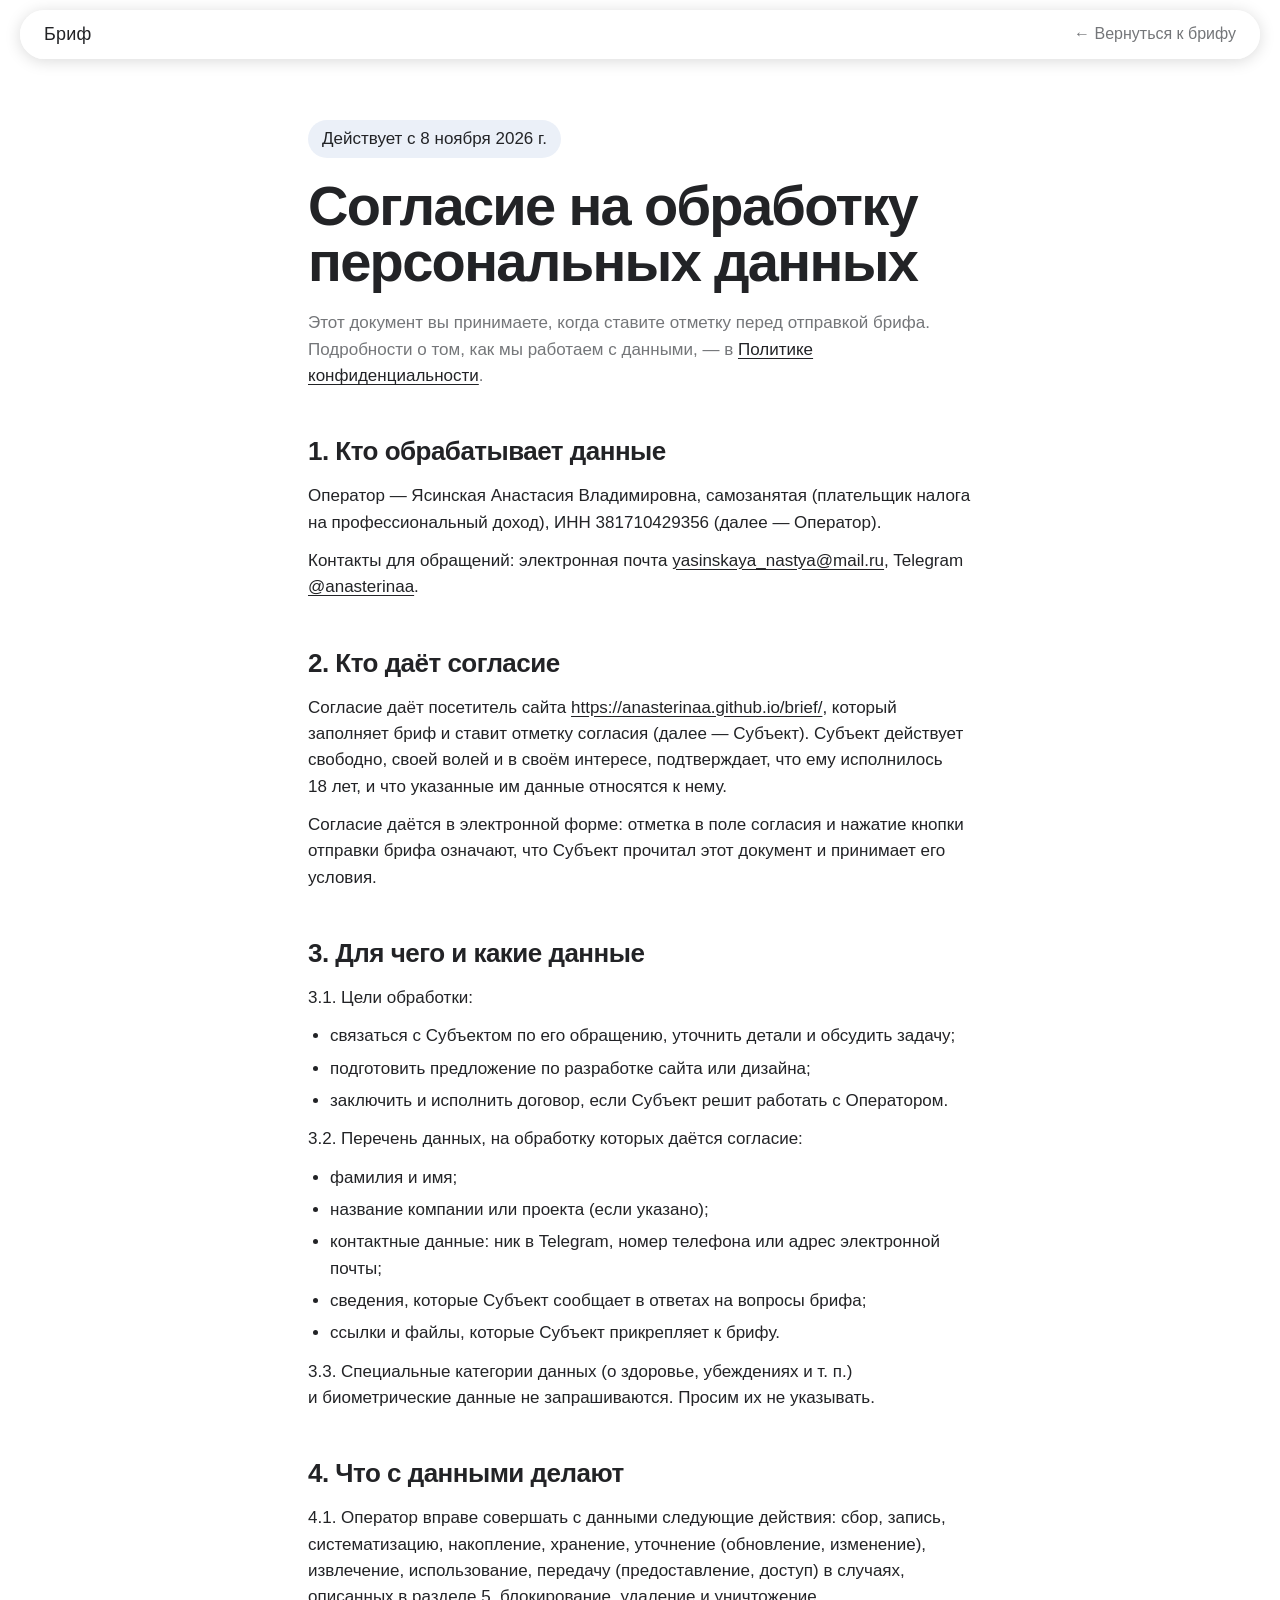
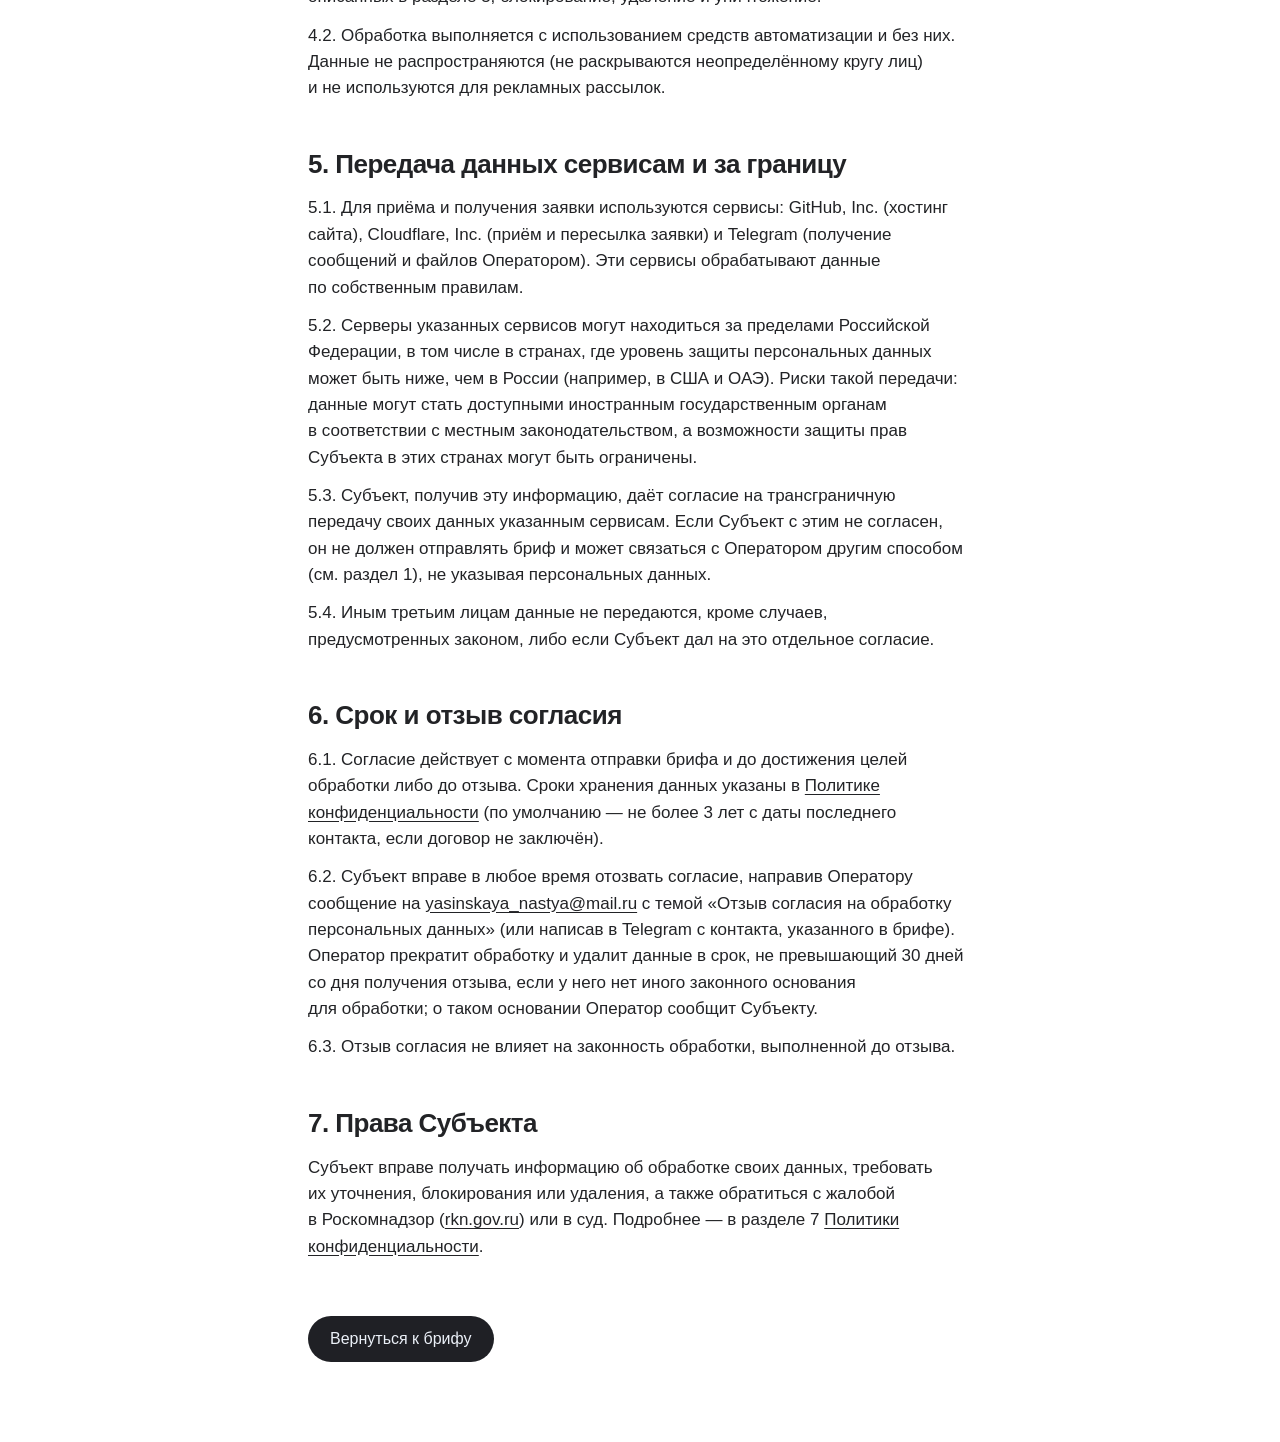
==== consent.html @ a9119d69 "Согласие на обработку персональных данных" ====
<!doctype html>
<html lang="ru">
<head>
  <meta charset="utf-8">
  <meta name="viewport" content="width=device-width, initial-scale=1, viewport-fit=cover">
  <title>Согласие на обработку персональных данных</title>
  <meta name="description" content="Согласие на обработку персональных данных при заполнении брифа.">
  <meta name="theme-color" content="#ffffff">
  <link rel="stylesheet" href="styles.css">
</head>
<body class="doc-page">

  <header class="topbar">
    <div class="topbar-inner">
      <a class="brand" href="./">Бриф</a>
      <a class="counter" href="./">← Вернуться к брифу</a>
    </div>
  </header>

  <main class="doc">
    <p class="pill">Действует с 8 ноября 2026 г.</p>
    <h1 class="display">Согласие на&nbsp;обработку персональных данных</h1>
    <p class="lead">Этот документ вы&nbsp;принимаете, когда ставите отметку перед отправкой брифа. Подробности о&nbsp;том, как мы&nbsp;работаем с&nbsp;данными, — в&nbsp;<a href="privacy.html">Политике конфиденциальности</a>.</p>

    <section>
      <h2>1. Кто обрабатывает данные</h2>
      <p>Оператор — Ясинская Анастасия Владимировна, самозанятая (плательщик налога на&nbsp;профессиональный доход), ИНН 381710429356 (далее — Оператор).</p>
      <p>Контакты для обращений: электронная почта <a href="mailto:yasinskaya_nastya@mail.ru">yasinskaya_nastya@mail.ru</a>, Telegram <a href="https://t.me/anasterinaa" target="_blank" rel="noopener">@anasterinaa</a>.</p>
    </section>

    <section>
      <h2>2. Кто даёт согласие</h2>
      <p>Согласие даёт посетитель сайта <a href="https://anasterinaa.github.io/brief/">https://anasterinaa.github.io/brief/</a>, который заполняет бриф и&nbsp;ставит отметку согласия (далее — Субъект). Субъект действует свободно, своей волей и&nbsp;в&nbsp;своём интересе, подтверждает, что ему исполнилось 18&nbsp;лет, и&nbsp;что указанные им данные относятся к&nbsp;нему.</p>
      <p>Согласие даётся в&nbsp;электронной форме: отметка в&nbsp;поле согласия и&nbsp;нажатие кнопки отправки брифа означают, что Субъект прочитал этот документ и&nbsp;принимает его условия.</p>
    </section>

    <section>
      <h2>3. Для чего и&nbsp;какие данные</h2>
      <p>3.1. Цели обработки:</p>
      <ul>
        <li>связаться с&nbsp;Субъектом по&nbsp;его обращению, уточнить детали и&nbsp;обсудить задачу;</li>
        <li>подготовить предложение по&nbsp;разработке сайта или дизайна;</li>
        <li>заключить и&nbsp;исполнить договор, если Субъект решит работать с&nbsp;Оператором.</li>
      </ul>
      <p>3.2. Перечень данных, на&nbsp;обработку которых даётся согласие:</p>
      <ul>
        <li>фамилия и&nbsp;имя;</li>
        <li>название компании или проекта (если указано);</li>
        <li>контактные данные: ник в&nbsp;Telegram, номер телефона или адрес электронной почты;</li>
        <li>сведения, которые Субъект сообщает в&nbsp;ответах на&nbsp;вопросы брифа;</li>
        <li>ссылки и&nbsp;файлы, которые Субъект прикрепляет к&nbsp;брифу.</li>
      </ul>
      <p>3.3. Специальные категории данных (о&nbsp;здоровье, убеждениях и&nbsp;т.&nbsp;п.) и&nbsp;биометрические данные не&nbsp;запрашиваются. Просим их не&nbsp;указывать.</p>
    </section>

    <section>
      <h2>4. Что с&nbsp;данными делают</h2>
      <p>4.1. Оператор вправе совершать с&nbsp;данными следующие действия: сбор, запись, систематизацию, накопление, хранение, уточнение (обновление, изменение), извлечение, использование, передачу (предоставление, доступ) в&nbsp;случаях, описанных в&nbsp;разделе&nbsp;5, блокирование, удаление и&nbsp;уничтожение.</p>
      <p>4.2. Обработка выполняется с&nbsp;использованием средств автоматизации и&nbsp;без них. Данные не&nbsp;распространяются (не&nbsp;раскрываются неопределённому кругу лиц) и&nbsp;не&nbsp;используются для рекламных рассылок.</p>
    </section>

    <section>
      <h2>5. Передача данных сервисам и&nbsp;за&nbsp;границу</h2>
      <p>5.1. Для приёма и&nbsp;получения заявки используются сервисы: GitHub, Inc. (хостинг сайта), Cloudflare, Inc. (приём и&nbsp;пересылка заявки) и&nbsp;Telegram (получение сообщений и&nbsp;файлов Оператором). Эти сервисы обрабатывают данные по&nbsp;собственным правилам.</p>
      <p>5.2. Серверы указанных сервисов могут находиться за&nbsp;пределами Российской Федерации, в&nbsp;том числе в&nbsp;странах, где уровень защиты персональных данных может быть ниже, чем в&nbsp;России (например, в&nbsp;США и&nbsp;ОАЭ). Риски такой передачи: данные могут стать доступными иностранным государственным органам в&nbsp;соответствии с&nbsp;местным законодательством, а&nbsp;возможности защиты прав Субъекта в&nbsp;этих странах могут быть ограничены.</p>
      <p>5.3. Субъект, получив эту информацию, даёт согласие на&nbsp;трансграничную передачу своих данных указанным сервисам. Если Субъект с&nbsp;этим не&nbsp;согласен, он&nbsp;не&nbsp;должен отправлять бриф и&nbsp;может связаться с&nbsp;Оператором другим способом (см.&nbsp;раздел&nbsp;1), не&nbsp;указывая персональных данных.</p>
      <p>5.4. Иным третьим лицам данные не&nbsp;передаются, кроме случаев, предусмотренных законом, либо если Субъект дал на&nbsp;это отдельное согласие.</p>
    </section>

    <section>
      <h2>6. Срок и&nbsp;отзыв согласия</h2>
      <p>6.1. Согласие действует с&nbsp;момента отправки брифа и&nbsp;до&nbsp;достижения целей обработки либо до&nbsp;отзыва. Сроки хранения данных указаны в&nbsp;<a href="privacy.html">Политике конфиденциальности</a> (по&nbsp;умолчанию — не&nbsp;более 3&nbsp;лет с&nbsp;даты последнего контакта, если договор не&nbsp;заключён).</p>
      <p>6.2. Субъект вправе в&nbsp;любое время отозвать согласие, направив Оператору сообщение на&nbsp;<a href="mailto:yasinskaya_nastya@mail.ru">yasinskaya_nastya@mail.ru</a> с&nbsp;темой «Отзыв согласия на&nbsp;обработку персональных данных» (или написав в&nbsp;Telegram с&nbsp;контакта, указанного в&nbsp;брифе). Оператор прекратит обработку и&nbsp;удалит данные в&nbsp;срок, не&nbsp;превышающий 30&nbsp;дней со&nbsp;дня получения отзыва, если у&nbsp;него нет иного законного основания для обработки; о&nbsp;таком основании Оператор сообщит Субъекту.</p>
      <p>6.3. Отзыв согласия не&nbsp;влияет на&nbsp;законность обработки, выполненной до&nbsp;отзыва.</p>
    </section>

    <section>
      <h2>7. Права Субъекта</h2>
      <p>Субъект вправе получать информацию об&nbsp;обработке своих данных, требовать их уточнения, блокирования или удаления, а&nbsp;также обратиться с&nbsp;жалобой в&nbsp;Роскомнадзор (<a href="https://rkn.gov.ru" target="_blank" rel="noopener">rkn.gov.ru</a>) или в&nbsp;суд. Подробнее — в&nbsp;разделе&nbsp;7 <a href="privacy.html">Политики конфиденциальности</a>.</p>
    </section>

    <p class="doc-back"><a class="btn btn-dark" href="./">Вернуться к брифу</a></p>
  </main>

  <script>
    /* Неразрывные пробелы после коротких слов — без висячих предлогов */
    (function () {
      var re = new RegExp("(^|[\\s«(„\"])(в|к|с|о|у|и|а|но|на|по|за|до|из|от|для|при|не|ни|что|как|без|над|под|про|или|же|ли|бы|во|ко|со|об|то|мы|вы|он|её|их|это|я)[ \\t]+", "gi");
      function nb(s) { return s.replace(re, "$1$2 ").replace(re, "$1$2 ").replace(/[ \t]+([—–])/g, " $1"); }
      var w = document.createTreeWalker(document.body, NodeFilter.SHOW_TEXT, null), list = [];
      while (w.nextNode()) { if (!/^(SCRIPT|STYLE)$/.test(w.currentNode.parentNode.nodeName)) list.push(w.currentNode); }
      list.forEach(function (n) { n.nodeValue = nb(n.nodeValue); });
    })();
  </script>
</body>
</html>
---- styles.css ----
/* ============================================================
   Бриф — стили. Основа: токены в духе Bevel
   (белый холст, чёрные пилюли, мягкие голубые поверхности).
   ============================================================ */

:root {
  /* Цвета */
  --paper: #ffffff;
  --charcoal: #1f2025;
  --ink: #222326;
  --cloud: #ebf0f8;
  --cloud-deep: #d9e1ee;
  --gray: #747679;
  --gold: #ffca00;
  --coral: #ffab94;
  --coral-soft: #fff0ec;
  --green: #31ce01;
  --sky: linear-gradient(#d2e5ff, #fff9ee);

  /* Типографика */
  --font: -apple-system, BlinkMacSystemFont, Inter, "Segoe UI", Roboto, sans-serif;

  /* Форма */
  --r-card: 28px;
  --r-field: 24px;
  --r-pill: 128px;
  --shadow-float: rgba(0, 0, 0, 0.15) 0 2px 16px 0;
  --shadow-soft: rgba(0, 0, 0, 0.25) 0 0 16px -8px;

  /* Отступы страницы (растут с шириной) */
  --gutter: 20px;
  --top-offset: 96px;
  --ease: cubic-bezier(.22, .8, .26, 1);
}

*, *::before, *::after { box-sizing: border-box; }
html { -webkit-text-size-adjust: 100%; scroll-behavior: smooth; }
body {
  margin: 0;
  font-family: var(--font);
  font-size: 18px;
  line-height: 1.4;
  color: var(--ink);
  background: var(--paper);
  -webkit-font-smoothing: antialiased;
}
h1, h2, h3, p, ul, ol, figure { margin: 0; padding: 0; }
ul, ol { list-style: none; }
button, input, textarea { font: inherit; color: inherit; }
img { display: block; max-width: 100%; }
[hidden] { display: none !important; }

:focus-visible { outline: 2px solid var(--ink); outline-offset: 3px; }

/* ---------- Типографика ---------- */
.display {
  font-weight: 600;
  font-size: clamp(44px, 11vw, 80px);
  line-height: 1;
  letter-spacing: -0.03em;
}
.lead {
  font-size: clamp(18px, 2vw, 24px);
  line-height: 1.3;
  color: var(--gray);
}
.pill {
  display: inline-block;
  padding: 6px 14px;
  border-radius: var(--r-pill);
  background: rgba(255, 255, 255, .75);
  font-size: 14px;
  font-weight: 500;
  color: var(--ink);
}

/* ---------- Кнопки-пилюли ---------- */
.btn {
  display: inline-flex;
  align-items: center;
  justify-content: center;
  gap: 8px;
  padding: 12px 22px;
  border: 0;
  border-radius: var(--r-pill);
  font-size: 16px;
  font-weight: 500;
  line-height: 1.4;
  text-decoration: none;
  cursor: pointer;
  white-space: nowrap;
  transition: transform .25s var(--ease), background-color .25s var(--ease), opacity .25s var(--ease);
}
.btn:active { transform: scale(.97); }
.btn-dark { background: var(--charcoal); color: var(--cloud); }
.btn-dark:hover { background: #33343b; }
.btn-soft { background: var(--cloud); color: var(--ink); }
.btn-soft:hover { background: var(--cloud-deep); }
.btn-lg { padding: 16px 32px; font-size: 18px; }
.btn[disabled] { opacity: .55; cursor: progress; }
.btn[aria-disabled="true"] { opacity: .5; }

/* ---------- Шапка ---------- */
.topbar {
  position: fixed;
  z-index: 30;
  top: max(10px, env(safe-area-inset-top));
  left: 0; right: 0;
  padding: 0 12px;
  pointer-events: none;
}
.topbar-inner {
  position: relative;
  display: flex;
  align-items: center;
  justify-content: space-between;
  gap: 16px;
  max-width: 1240px;
  margin: 0 auto;
  padding: 12px 24px;
  border-radius: 32px;
  background: rgba(255, 255, 255, .82);
  -webkit-backdrop-filter: blur(16px);
  backdrop-filter: blur(16px);
  box-shadow: var(--shadow-float);
  overflow: hidden;
  pointer-events: auto;
}
.brand {
  font-size: 18px;
  font-weight: 500;
  letter-spacing: .01em;
  color: var(--ink);
  text-decoration: none;
}
.counter {
  font-size: 16px;
  font-weight: 500;
  font-variant-numeric: tabular-nums;
  color: var(--gray);
}
.counter b { color: var(--ink); font-weight: 600; }
.progress {
  position: absolute;
  left: 0; right: 0; bottom: 0;
  height: 3px;
  background: var(--cloud);
}
.progress i {
  display: block;
  height: 100%;
  width: 0;
  background: var(--charcoal);
  border-radius: 0 3px 3px 0;
  transition: width .5s var(--ease);
}

/* ---------- Экраны ---------- */
main { padding-top: var(--top-offset); }
.screen {
  padding: 24px var(--gutter) 40px;
  max-width: 1240px;
  margin: 0 auto;
}
.screen.is-entering { animation: screenIn .45s var(--ease); }
@keyframes screenIn {
  from { opacity: 0; transform: translateY(14px); }
  to   { opacity: 1; transform: none; }
}

/* ---------- Интро ---------- */
.hero {
  display: grid;
  grid-template-areas: "text" "actions" "list";
  gap: 32px;
  padding: 32px 24px;
  border-radius: 32px;
  background: var(--sky);
}
.hero-text { display: flex; flex-direction: column; align-items: flex-start; gap: 24px; }
.perks { display: grid; gap: 10px; font-size: 16px; color: var(--ink); }
.perks li { display: flex; gap: 12px; align-items: baseline; }
.perks li::before {
  content: "";
  flex: none;
  width: 8px; height: 8px;
  border-radius: 50%;
  background: var(--charcoal);
  transform: translateY(-1px);
}
.hero-side { display: contents; }
.hero-actions { grid-area: actions; display: flex; }
.hero-text { grid-area: text; }
.hero-list { grid-area: list; }
.hero-list {
  display: grid;
  gap: 4px;
  align-self: start;
  padding: 16px;
  border-radius: var(--r-card);
  background: rgba(255, 255, 255, .7);
}
.hero-list li { list-style: none; }
.hero-list button {
  display: flex;
  align-items: center;
  gap: 16px;
  width: 100%;
  padding: 12px 14px;
  border: 0;
  border-radius: 18px;
  background: transparent;
  text-align: left;
  font-size: 17px;
  font-weight: 500;
  cursor: pointer;
  transition: background-color .25s var(--ease);
}
.hero-list button:hover { background: var(--cloud); }
.hero-list .n {
  flex: none;
  min-width: 28px;
  font-size: 14px;
  font-variant-numeric: tabular-nums;
  color: var(--gray);
}

/* ---------- Этап ---------- */
.stage-grid { display: grid; gap: 24px; }
.stage-side .s-num {
  display: flex;
  align-items: baseline;
  gap: 8px;
  font-size: 16px;
  font-weight: 500;
  color: var(--gray);
  font-variant-numeric: tabular-nums;
}
.stage-side .s-num b { font-size: 16px; color: var(--ink); font-weight: 600; }
.stage-side .s-title {
  margin-top: 8px;
  font-weight: 600;
  font-size: clamp(34px, 8.5vw, 56px);
  line-height: 1;
  letter-spacing: -0.03em;
  outline: none;
}
.stage-side .s-desc {
  margin-top: 16px;
  font-size: 18px;
  line-height: 1.4;
  color: var(--gray);
}

.stage-fields { display: grid; gap: 32px; max-width: 700px; width: 100%; }

/* ---------- Поля ---------- */
.field-label {
  display: flex;
  flex-wrap: wrap;
  align-items: center;
  gap: 4px 10px;
  font-size: 21px;
  font-weight: 600;
  line-height: 1.2;
  letter-spacing: -0.01em;
}
.badge {
  display: inline-flex;
  align-items: center;
  padding: 3px 10px;
  border-radius: var(--r-pill);
  background: var(--gold);
  color: var(--ink);
  font-size: 12px;
  font-weight: 600;
  letter-spacing: .02em;
  text-transform: uppercase;
  line-height: 1.2;
}
.req {
  font-size: 13px;
  font-weight: 400;
  color: var(--gray);
  letter-spacing: 0;
}
.hint {
  margin-top: 8px;
  font-size: 16px;
  line-height: 1.4;
  color: var(--gray);
}
.control {
  display: block;
  width: 100%;
  margin-top: 14px;
  padding: 20px 22px;
  border: 2px solid transparent;
  border-radius: var(--r-field);
  background: var(--cloud);
  font-size: 18px;
  line-height: 1.5;
  resize: none;
  transition: background-color .25s var(--ease), border-color .25s var(--ease);
}
textarea.control {
  min-height: 168px;
  overflow: hidden;           /* поле растёт, внутренней прокрутки нет */
}
input.control { min-height: 64px; padding-top: 14px; padding-bottom: 14px; }
.control::placeholder { color: #9a9ca0; }
.control:hover { background: #e4eaf4; }
.control:focus {
  outline: none;
  background: var(--paper);
  border-color: var(--ink);
}

.field.invalid .control { background: var(--coral-soft); border-color: var(--coral); }
.err {
  display: none;
  margin-top: 8px;
  font-size: 14px;
  font-weight: 500;
  color: #c2431f;
}
.field.invalid .err { display: block; }
.field.invalid .consent-box { outline: 2px solid var(--coral); background: var(--coral-soft); }

/* ---------- Файлы ---------- */
.drop {
  display: flex;
  flex-direction: column;
  align-items: center;
  justify-content: center;
  gap: 6px;
  min-height: 160px;
  margin-top: 14px;
  padding: 24px;
  border-radius: var(--r-field);
  background: var(--cloud);
  outline: 2px dashed #b9c4d8;
  outline-offset: -10px;
  text-align: center;
  cursor: pointer;
  transition: background-color .25s var(--ease), outline-color .25s var(--ease);
}
.drop:hover, .drop.over { background: #e1e9f6; outline-color: var(--ink); }
.drop strong { font-size: 18px; font-weight: 600; }
.drop span { font-size: 14px; color: var(--gray); }
.drop input { display: none; }
.files { display: grid; gap: 8px; margin-top: 12px; }
.file {
  display: flex;
  align-items: center;
  gap: 12px;
  padding: 10px 10px 10px 18px;
  border-radius: 18px;
  background: var(--cloud);
  animation: screenIn .3s var(--ease);
}
.file .fn { flex: 1; min-width: 0; overflow: hidden; text-overflow: ellipsis; white-space: nowrap; font-size: 16px; font-weight: 500; }
.file .fs { flex: none; font-size: 14px; color: var(--gray); font-variant-numeric: tabular-nums; }
.file button {
  flex: none;
  width: 36px; height: 36px;
  border: 0;
  border-radius: 50%;
  background: var(--paper);
  font-size: 20px;
  line-height: 1;
  cursor: pointer;
  transition: background-color .25s var(--ease);
}
.file button:hover { background: var(--coral-soft); }
.file-note { margin-top: 10px; font-size: 14px; color: #c2431f; }
.file-note.soft { color: var(--gray); }

/* ---------- Согласие ---------- */
.consent-box {
  display: flex;
  gap: 16px;
  align-items: flex-start;
  padding: 20px 22px;
  border-radius: var(--r-field);
  background: var(--cloud);
  cursor: pointer;
}
.consent-box input {
  flex: none;
  appearance: none;
  -webkit-appearance: none;
  width: 26px; height: 26px;
  margin: 1px 0 0;
  border-radius: 9px;
  background: var(--paper);
  border: 2px solid #b9c4d8;
  display: grid;
  place-content: center;
  cursor: pointer;
  transition: background-color .2s var(--ease), border-color .2s var(--ease);
}
.consent-box input::after {
  content: "";
  width: 12px; height: 7px;
  border-left: 3px solid var(--cloud);
  border-bottom: 3px solid var(--cloud);
  transform: rotate(-45deg) scale(0);
  margin-top: -3px;
  transition: transform .2s var(--ease);
}
.consent-box input:checked { background: var(--charcoal); border-color: var(--charcoal); }
.consent-box input:checked::after { transform: rotate(-45deg) scale(1); }
.consent-text { font-size: 16px; line-height: 1.45; }
.consent-text a { color: var(--ink); text-underline-offset: 3px; }

/* ---------- Уведомления ---------- */
.notice {
  padding: 18px 22px;
  border-radius: var(--r-field);
  font-size: 16px;
  line-height: 1.45;
}
.notice-error { background: var(--coral-soft); }
.notice-warn { background: #fff6d6; }
.notice .row { display: flex; flex-wrap: wrap; gap: 10px; margin-top: 14px; }
.notice b { font-weight: 600; }

.toast {
  position: fixed;
  z-index: 50;
  left: 50%;
  top: calc(max(10px, env(safe-area-inset-top)) + 70px);
  transform: translate(-50%, -12px);
  padding: 12px 22px;
  border-radius: var(--r-pill);
  background: var(--charcoal);
  color: var(--cloud);
  font-size: 15px;
  font-weight: 500;
  text-align: center;
  width: max-content;
  max-width: calc(100vw - 32px);
  opacity: 0;
  pointer-events: none;
  transition: opacity .35s var(--ease), transform .35s var(--ease);
}
.toast.show { opacity: 1; transform: translate(-50%, 0); }

/* ---------- Нижняя навигация ---------- */
.bottombar {
  position: fixed;
  z-index: 30;
  left: 0; right: 0;
  bottom: max(10px, env(safe-area-inset-bottom));
  padding: 0 12px;
  pointer-events: none;
}
.bottombar-inner {
  display: flex;
  align-items: center;
  justify-content: space-between;
  gap: 12px;
  max-width: 640px;
  margin: 0 auto;
  padding: 8px;
  border-radius: 32px;
  background: rgba(255, 255, 255, .86);
  -webkit-backdrop-filter: blur(16px);
  backdrop-filter: blur(16px);
  box-shadow: var(--shadow-float);
  pointer-events: auto;
}
.bottombar .btn { padding: 12px 20px; }
.dots { display: flex; align-items: center; gap: 6px; }
.dot {
  width: 10px; height: 10px;
  padding: 0;
  border: 0;
  border-radius: 10px;
  background: var(--cloud-deep);
  cursor: pointer;
  position: relative;
  transition: width .35s var(--ease), background-color .25s var(--ease);
}
.dot::after { content: ""; position: absolute; inset: -8px -3px; }   /* больше зона нажатия */
.dot.done { background: #8d93a1; }
.dot.current { width: 28px; background: var(--charcoal); }

/* ---------- Финал ---------- */
.final-grid { display: grid; gap: 28px; }
.final-photo {
  aspect-ratio: 4 / 3;      /* на телефоне ниже, чтобы «Спасибо!» было видно сразу */
  max-height: 560px;
  border-radius: 32px;
  overflow: hidden;
  background: var(--sky);
  box-shadow: var(--shadow-soft);
}
.final-photo img { width: 100%; height: 100%; object-fit: cover; }
/* Пока фото нет — мягкая «небесная» карточка с галочкой, экран не выглядит пустым */
.final-photo.no-img img { display: none; }
.final-photo.no-img { display: grid; place-content: center; }
.final-photo.no-img::after {
  content: "✓";
  display: grid;
  place-content: center;
  width: 112px; height: 112px;
  border-radius: 50%;
  background: var(--charcoal);
  color: var(--cloud);
  font-size: 56px;
  font-weight: 600;
}
.final-body { display: flex; flex-direction: column; align-items: flex-start; gap: 20px; outline: none; }
.steps-title { margin-top: 12px; font-size: 24px; font-weight: 600; letter-spacing: -0.01em; }
.steps { display: grid; gap: 12px; counter-reset: s; width: 100%; max-width: 560px; }
.steps li {
  display: flex;
  gap: 16px;
  align-items: flex-start;
  padding: 16px 20px;
  border-radius: 20px;
  background: var(--cloud);
  font-size: 17px;
  line-height: 1.35;
}
.steps li::before {
  counter-increment: s;
  content: counter(s);
  flex: none;
  display: grid;
  place-content: center;
  width: 28px; height: 28px;
  border-radius: 50%;
  background: var(--charcoal);
  color: var(--cloud);
  font-size: 14px;
  font-weight: 600;
}
.actions { display: flex; flex-wrap: wrap; gap: 12px; margin-top: 8px; }

/* ---------- Подвал ---------- */
.footer { padding: 24px var(--gutter) 150px; }
.footer-inner {
  display: flex;
  flex-direction: column;
  align-items: flex-start;
  gap: 20px;
  max-width: 1240px;
  margin: 0 auto;
  padding-top: 32px;
  border-top: 1px solid var(--cloud);
}
.footer-links { display: flex; flex-wrap: wrap; gap: 10px 24px; }
.footer-links a { font-size: 16px; font-weight: 500; color: var(--ink); text-decoration: none; }
.footer-links a:hover { text-decoration: underline; text-underline-offset: 4px; }
.footer-req { font-size: 14px; line-height: 1.5; color: var(--gray); max-width: 640px; }

/* ============================================================
   ПЛАНШЕТ: от 700px — две колонки на интро и финале
   ============================================================ */
@media (min-width: 700px) {
  :root { --gutter: 32px; --top-offset: 104px; }
  .hero { grid-template-columns: 1.2fr 1fr; grid-template-areas: "text side"; gap: 48px; padding: 56px 48px; align-items: stretch; }
  /* обе половины одной высоты, содержимое по центру на одном уровне */
  .hero-text { display: flex; flex-direction: column; justify-content: center; }
  .hero-side { display: flex; flex-direction: column; justify-content: center; gap: 24px; grid-area: side; }
  .hero-list { margin: 0; }
  .hero .display { font-size: clamp(44px, 6vw, 68px); }
  .final-grid { grid-template-columns: minmax(260px, 5fr) 6fr; gap: 48px; align-items: center; }
  .final-photo { aspect-ratio: 4 / 5; max-height: 620px; }
  .stage-side .s-desc { max-width: 520px; }
}

/* ============================================================
   ДЕСКТОП: от 1024px — две колонки на каждом этапе,
   слева липкая колонка с номером, названием и описанием
   ============================================================ */
@media (min-width: 1024px) {
  :root { --gutter: 48px; --top-offset: 120px; }
  .screen { padding-top: 32px; }
  .stage-grid {
    grid-template-columns: minmax(280px, 380px) minmax(0, 700px);
    justify-content: space-between;
    gap: 80px;
    align-items: start;
  }
  .stage-side {
    position: sticky;
    top: 120px;
    align-self: start;
  }
  .stage-side .s-title { font-size: clamp(44px, 4.2vw, 60px); }
  .field-label { font-size: 22px; }
  .hero { padding: 72px 64px; }
  .hero-list { padding: 20px; }
}

/* ============================================================
   ШИРОКИЙ: от 1440px — больше воздуха, шире левая колонка
   ============================================================ */
@media (min-width: 1440px) {
  :root { --gutter: 64px; --top-offset: 136px; }
  .topbar-inner, .screen, .footer-inner { max-width: 1360px; }
  .stage-grid { grid-template-columns: minmax(360px, 440px) minmax(0, 720px); gap: 96px; }
  .stage-side { top: 136px; }
  .stage-side .s-title { font-size: 64px; letter-spacing: -0.03em; }
  .stage-side .s-desc { font-size: 20px; }
  .stage-fields { gap: 40px; }
  .hero { padding: 96px 96px; }
}

/* Узкие телефоны */
@media (max-width: 380px) {
  .bottombar .btn { padding: 12px 16px; }
  .dots { gap: 4px; }
  .dot { width: 8px; height: 8px; }
  .dot.current { width: 22px; }
}

@media (prefers-reduced-motion: reduce) {
  html { scroll-behavior: auto; }
  *, *::before, *::after { animation: none !important; transition: none !important; }
}

/* ============================================================
   Страницы-документы (политика конфиденциальности)
   ============================================================ */
.doc { max-width: 760px; margin: 0 auto; padding: 120px var(--gutter) 80px; }
.doc .pill { background: var(--cloud); }
.doc .display { font-size: clamp(34px, 7vw, 56px); margin-top: 20px; }
.doc .lead { margin-top: 20px; }
.doc section { margin-top: 48px; }
.doc h2 { font-size: 26px; font-weight: 600; letter-spacing: -0.02em; line-height: 1.15; margin-bottom: 16px; }
.doc p, .doc li { font-size: 17px; line-height: 1.55; }
.doc p + p, .doc p + ul, .doc ul + p { margin-top: 12px; }
.doc ul { list-style: disc; padding-left: 22px; margin-top: 8px; }
.doc li { margin-top: 6px; }
.doc a { color: var(--ink); text-underline-offset: 3px; }
.doc a.btn { text-decoration: none; color: var(--cloud); }
.doc-back { margin-top: 56px; }
.doc-page .counter { text-decoration: none; }
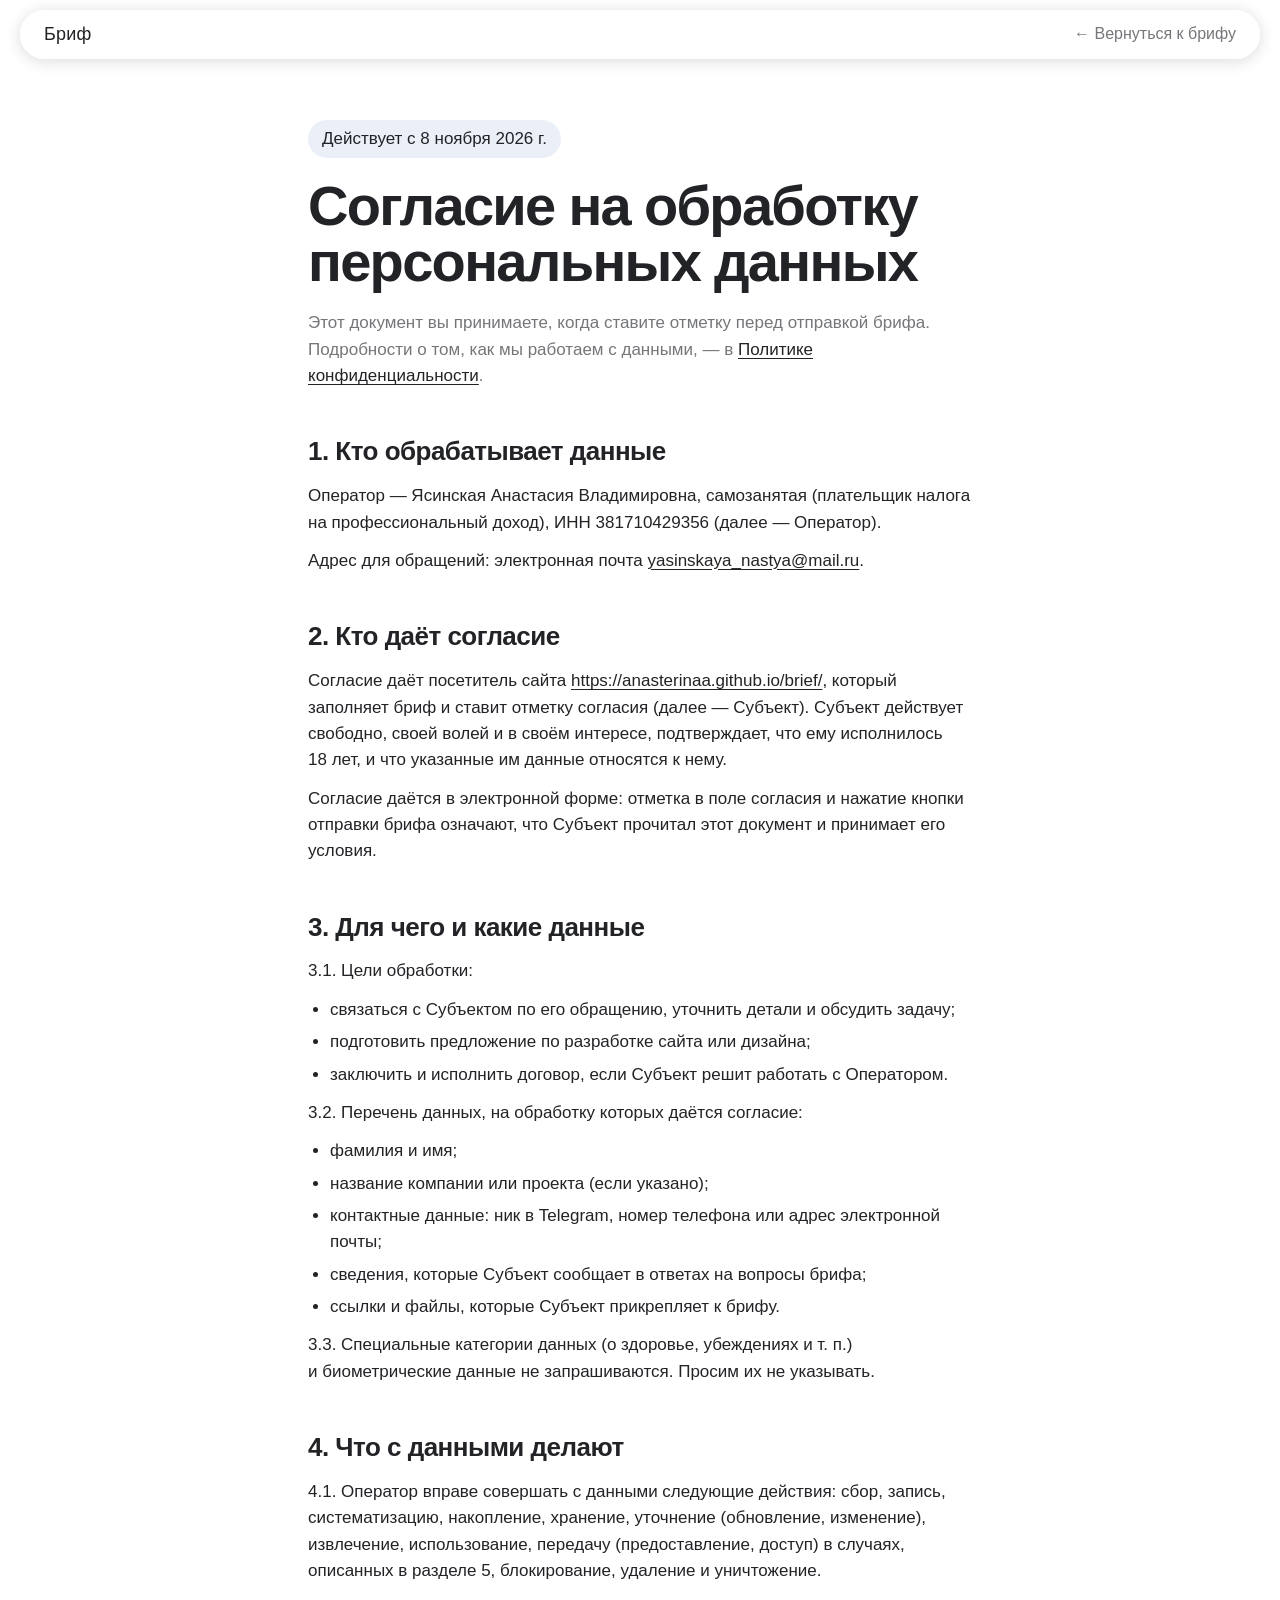
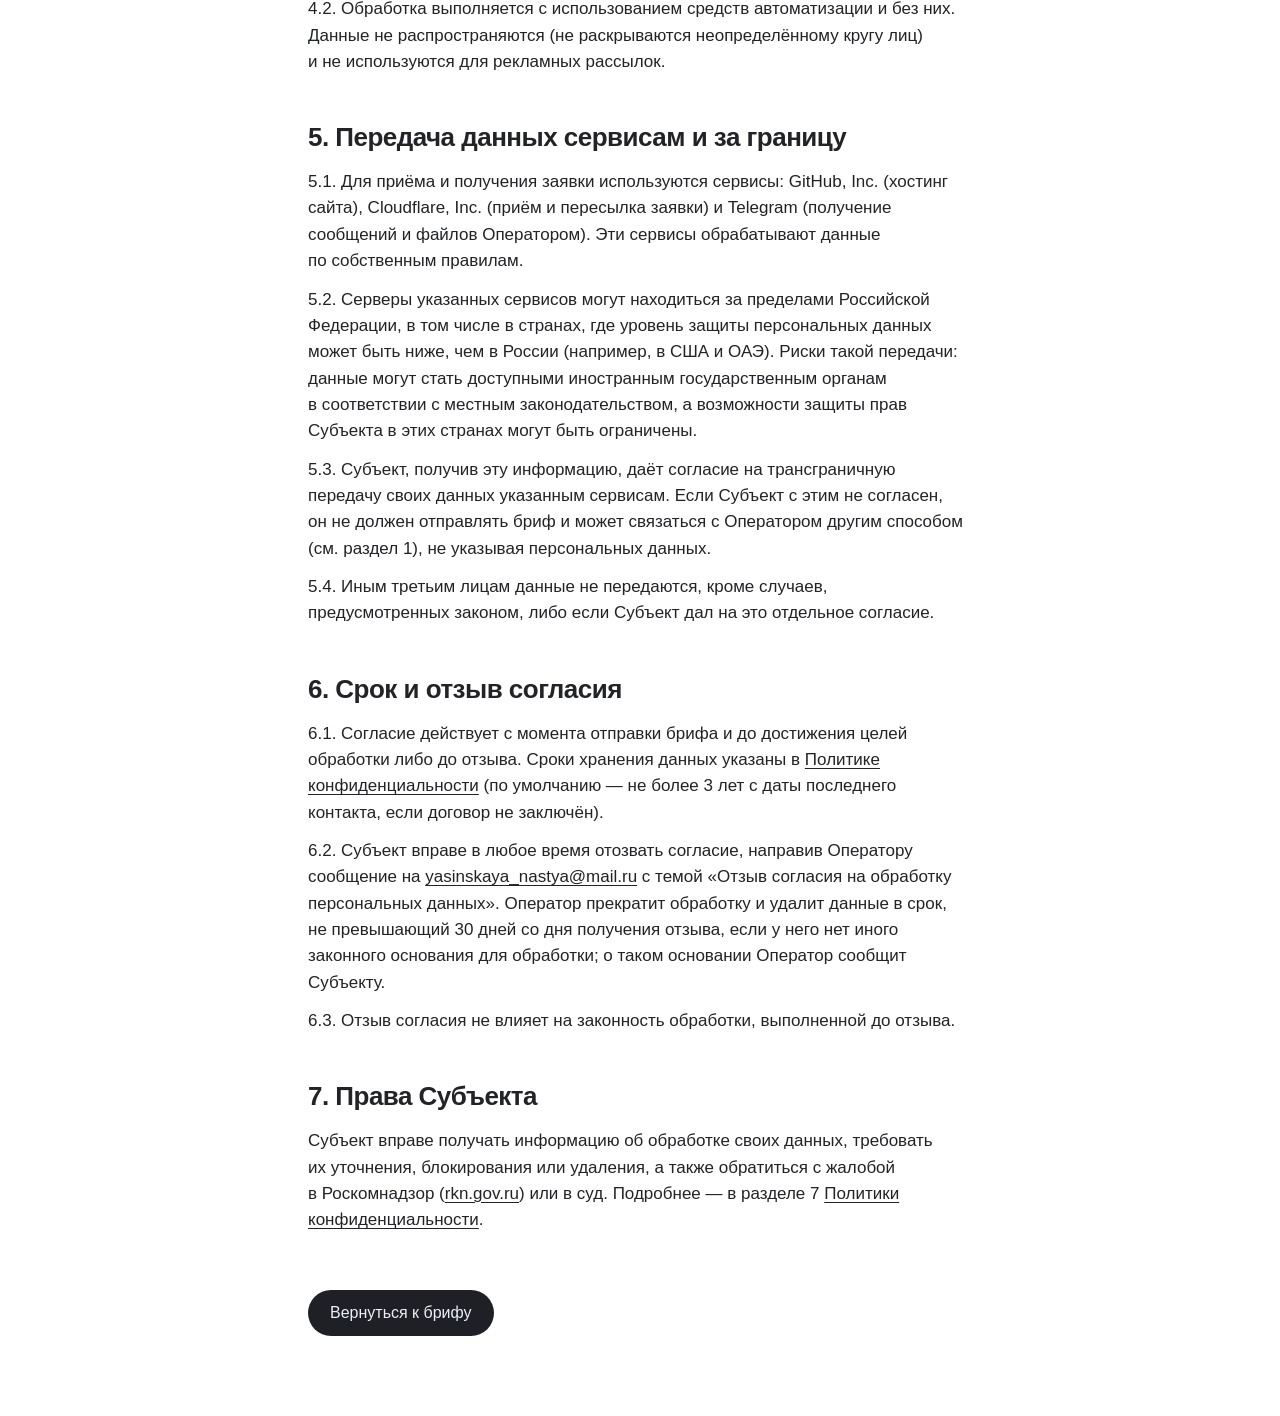
==== commit d5657c56: "Согласие: только почта для обращений" ====
--- a/consent.html
+++ b/consent.html
@@ -25,7 +25,7 @@
     <section>
       <h2>1. Кто обрабатывает данные</h2>
       <p>Оператор — Ясинская Анастасия Владимировна, самозанятая (плательщик налога на&nbsp;профессиональный доход), ИНН 381710429356 (далее — Оператор).</p>
-      <p>Контакты для обращений: электронная почта <a href="mailto:yasinskaya_nastya@mail.ru">yasinskaya_nastya@mail.ru</a>, Telegram <a href="https://t.me/anasterinaa" target="_blank" rel="noopener">@anasterinaa</a>.</p>
+      <p>Адрес для обращений: электронная почта <a href="mailto:yasinskaya_nastya@mail.ru">yasinskaya_nastya@mail.ru</a>.</p>
     </section>
 
     <section>
@@ -70,7 +70,7 @@
     <section>
       <h2>6. Срок и&nbsp;отзыв согласия</h2>
       <p>6.1. Согласие действует с&nbsp;момента отправки брифа и&nbsp;до&nbsp;достижения целей обработки либо до&nbsp;отзыва. Сроки хранения данных указаны в&nbsp;<a href="privacy.html">Политике конфиденциальности</a> (по&nbsp;умолчанию — не&nbsp;более 3&nbsp;лет с&nbsp;даты последнего контакта, если договор не&nbsp;заключён).</p>
-      <p>6.2. Субъект вправе в&nbsp;любое время отозвать согласие, направив Оператору сообщение на&nbsp;<a href="mailto:yasinskaya_nastya@mail.ru">yasinskaya_nastya@mail.ru</a> с&nbsp;темой «Отзыв согласия на&nbsp;обработку персональных данных» (или написав в&nbsp;Telegram с&nbsp;контакта, указанного в&nbsp;брифе). Оператор прекратит обработку и&nbsp;удалит данные в&nbsp;срок, не&nbsp;превышающий 30&nbsp;дней со&nbsp;дня получения отзыва, если у&nbsp;него нет иного законного основания для обработки; о&nbsp;таком основании Оператор сообщит Субъекту.</p>
+      <p>6.2. Субъект вправе в&nbsp;любое время отозвать согласие, направив Оператору сообщение на&nbsp;<a href="mailto:yasinskaya_nastya@mail.ru">yasinskaya_nastya@mail.ru</a> с&nbsp;темой «Отзыв согласия на&nbsp;обработку персональных данных». Оператор прекратит обработку и&nbsp;удалит данные в&nbsp;срок, не&nbsp;превышающий 30&nbsp;дней со&nbsp;дня получения отзыва, если у&nbsp;него нет иного законного основания для обработки; о&nbsp;таком основании Оператор сообщит Субъекту.</p>
       <p>6.3. Отзыв согласия не&nbsp;влияет на&nbsp;законность обработки, выполненной до&nbsp;отзыва.</p>
     </section>
 
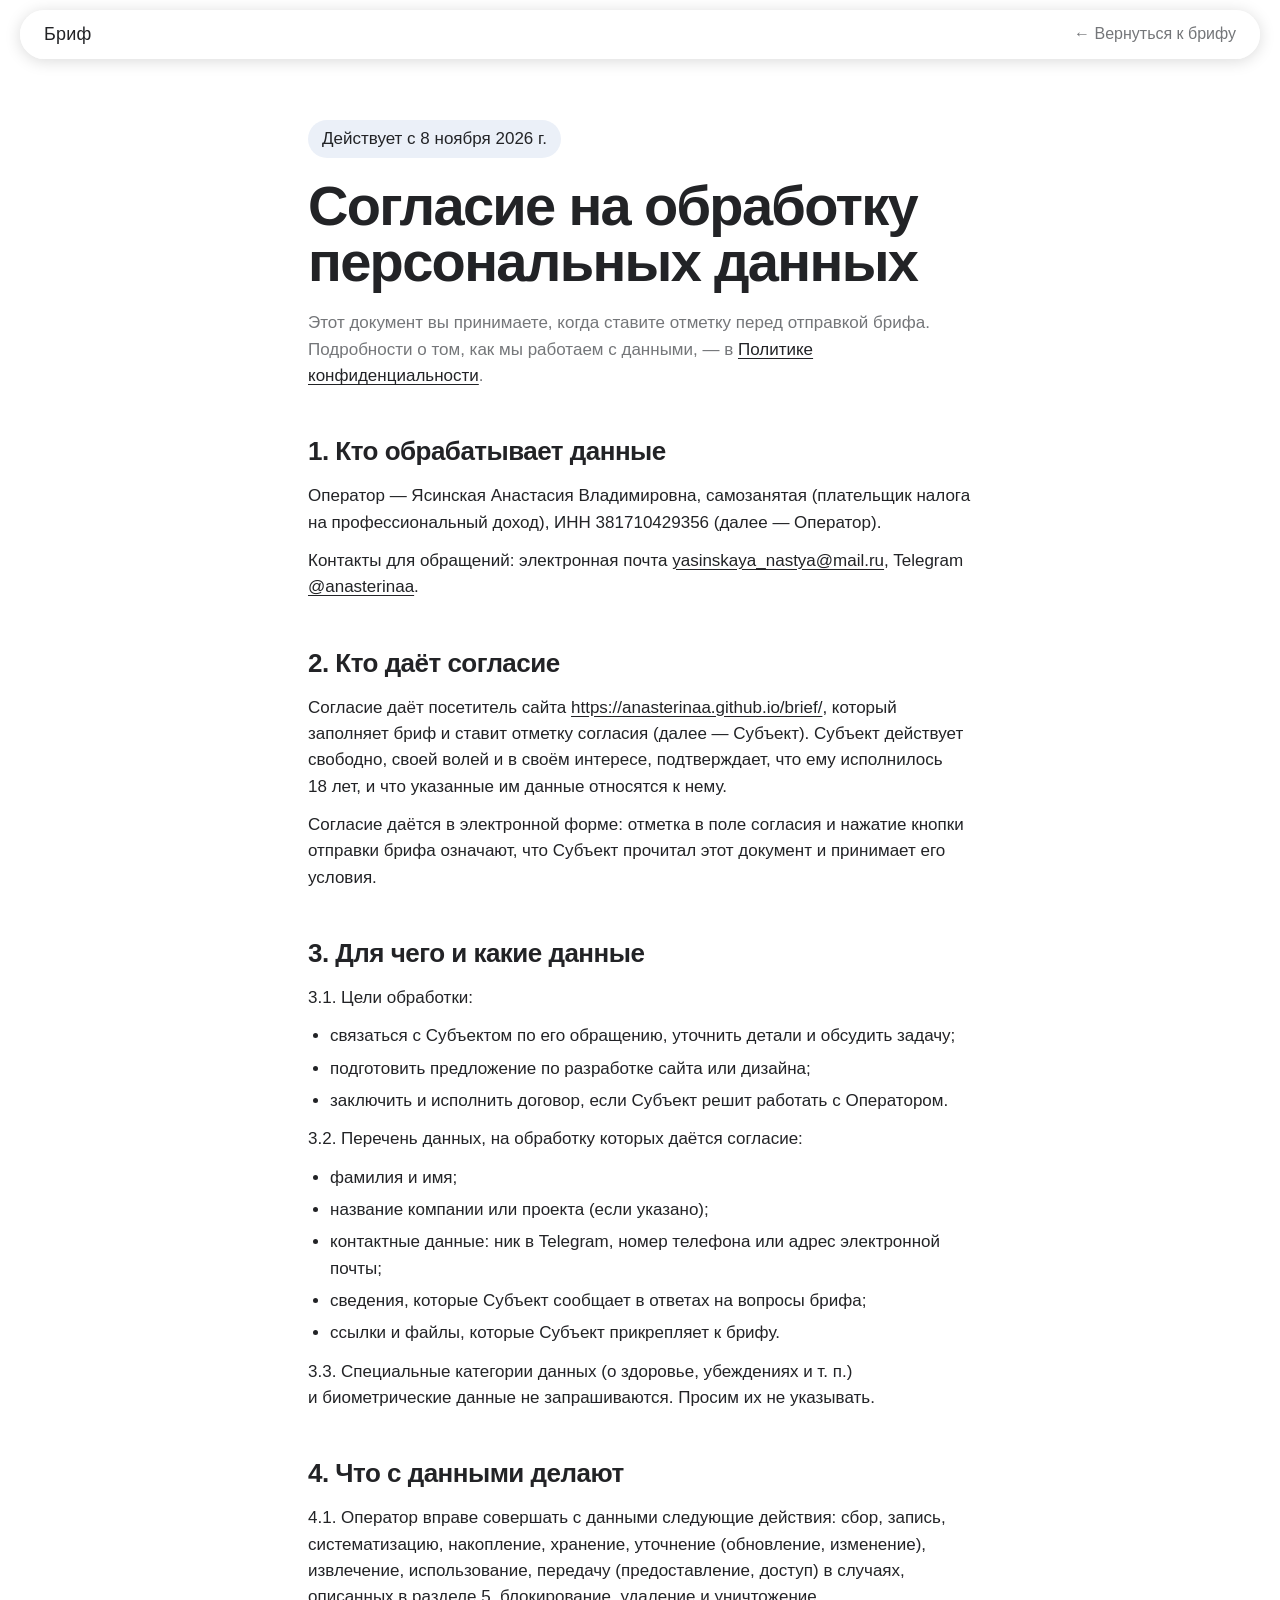
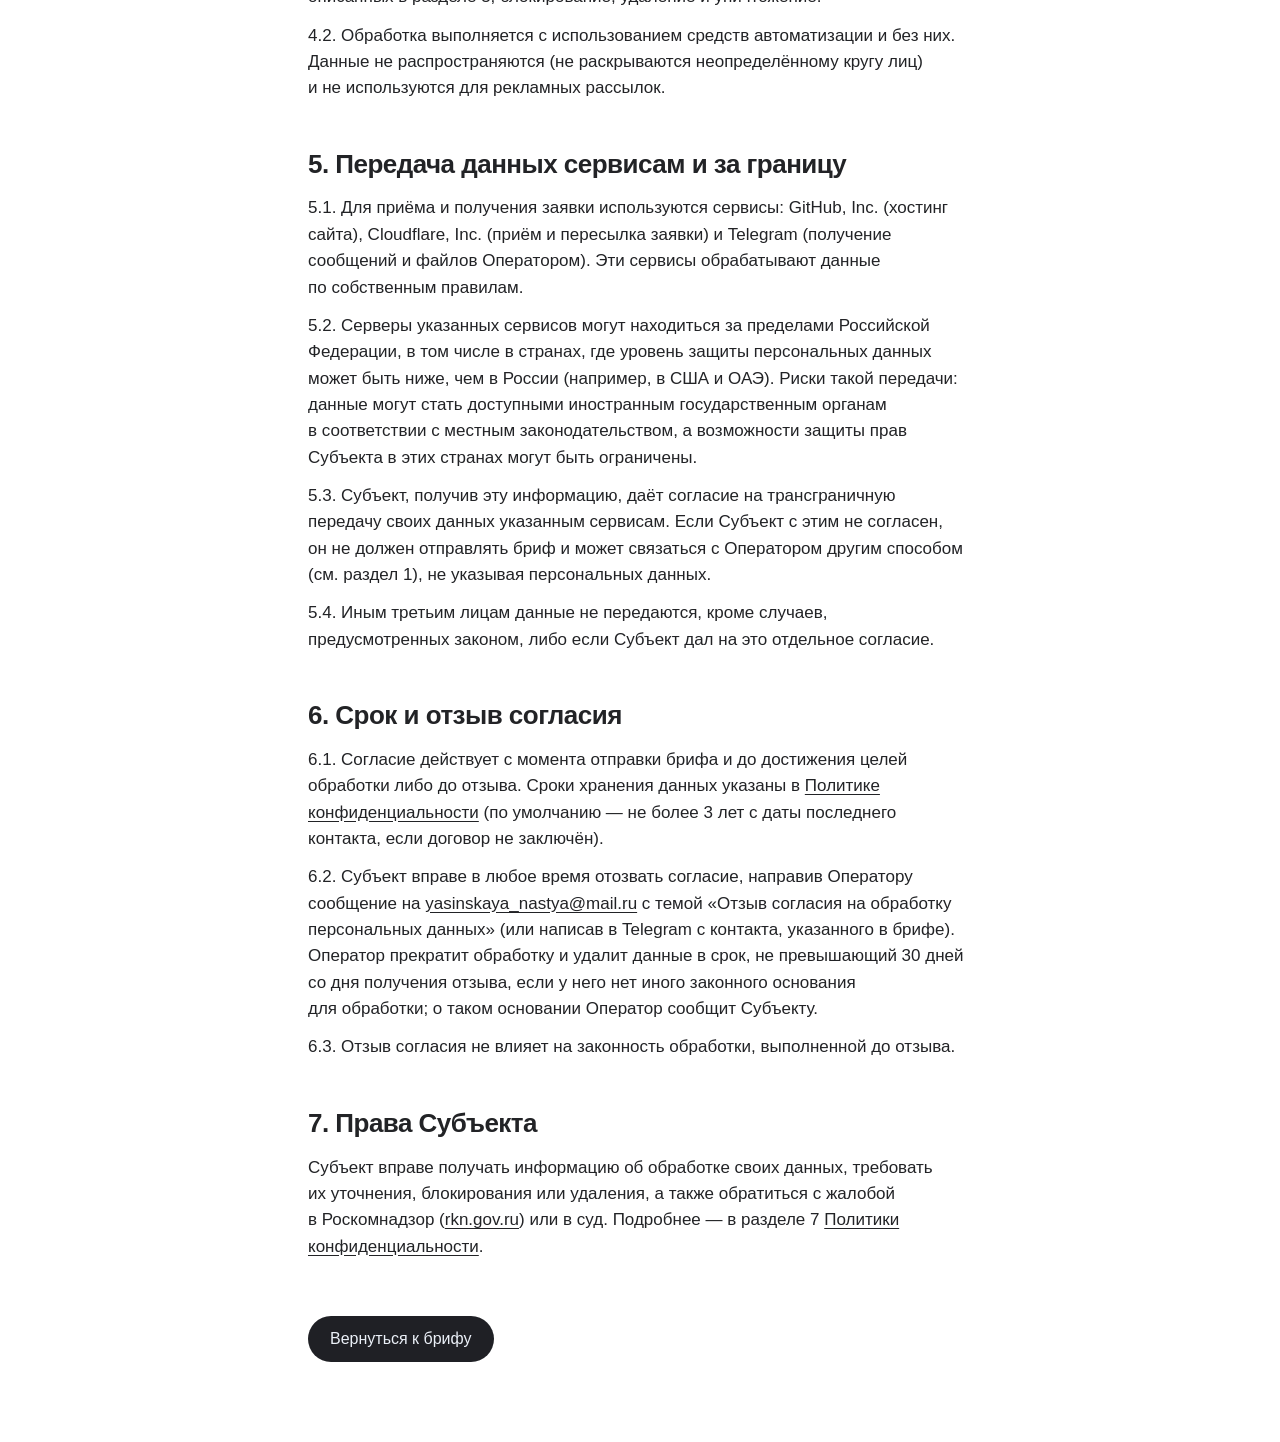
==== commit 624f5fcc: "Согласие: Telegram возвращён в контакты" ====
--- a/consent.html
+++ b/consent.html
@@ -25,7 +25,7 @@
     <section>
       <h2>1. Кто обрабатывает данные</h2>
       <p>Оператор — Ясинская Анастасия Владимировна, самозанятая (плательщик налога на&nbsp;профессиональный доход), ИНН 381710429356 (далее — Оператор).</p>
-      <p>Адрес для обращений: электронная почта <a href="mailto:yasinskaya_nastya@mail.ru">yasinskaya_nastya@mail.ru</a>.</p>
+      <p>Контакты для обращений: электронная почта <a href="mailto:yasinskaya_nastya@mail.ru">yasinskaya_nastya@mail.ru</a>, Telegram <a href="https://t.me/anasterinaa" target="_blank" rel="noopener">@anasterinaa</a>.</p>
     </section>
 
     <section>
@@ -70,7 +70,7 @@
     <section>
       <h2>6. Срок и&nbsp;отзыв согласия</h2>
       <p>6.1. Согласие действует с&nbsp;момента отправки брифа и&nbsp;до&nbsp;достижения целей обработки либо до&nbsp;отзыва. Сроки хранения данных указаны в&nbsp;<a href="privacy.html">Политике конфиденциальности</a> (по&nbsp;умолчанию — не&nbsp;более 3&nbsp;лет с&nbsp;даты последнего контакта, если договор не&nbsp;заключён).</p>
-      <p>6.2. Субъект вправе в&nbsp;любое время отозвать согласие, направив Оператору сообщение на&nbsp;<a href="mailto:yasinskaya_nastya@mail.ru">yasinskaya_nastya@mail.ru</a> с&nbsp;темой «Отзыв согласия на&nbsp;обработку персональных данных». Оператор прекратит обработку и&nbsp;удалит данные в&nbsp;срок, не&nbsp;превышающий 30&nbsp;дней со&nbsp;дня получения отзыва, если у&nbsp;него нет иного законного основания для обработки; о&nbsp;таком основании Оператор сообщит Субъекту.</p>
+      <p>6.2. Субъект вправе в&nbsp;любое время отозвать согласие, направив Оператору сообщение на&nbsp;<a href="mailto:yasinskaya_nastya@mail.ru">yasinskaya_nastya@mail.ru</a> с&nbsp;темой «Отзыв согласия на&nbsp;обработку персональных данных» (или написав в&nbsp;Telegram с&nbsp;контакта, указанного в&nbsp;брифе). Оператор прекратит обработку и&nbsp;удалит данные в&nbsp;срок, не&nbsp;превышающий 30&nbsp;дней со&nbsp;дня получения отзыва, если у&nbsp;него нет иного законного основания для обработки; о&nbsp;таком основании Оператор сообщит Субъекту.</p>
       <p>6.3. Отзыв согласия не&nbsp;влияет на&nbsp;законность обработки, выполненной до&nbsp;отзыва.</p>
     </section>
 
